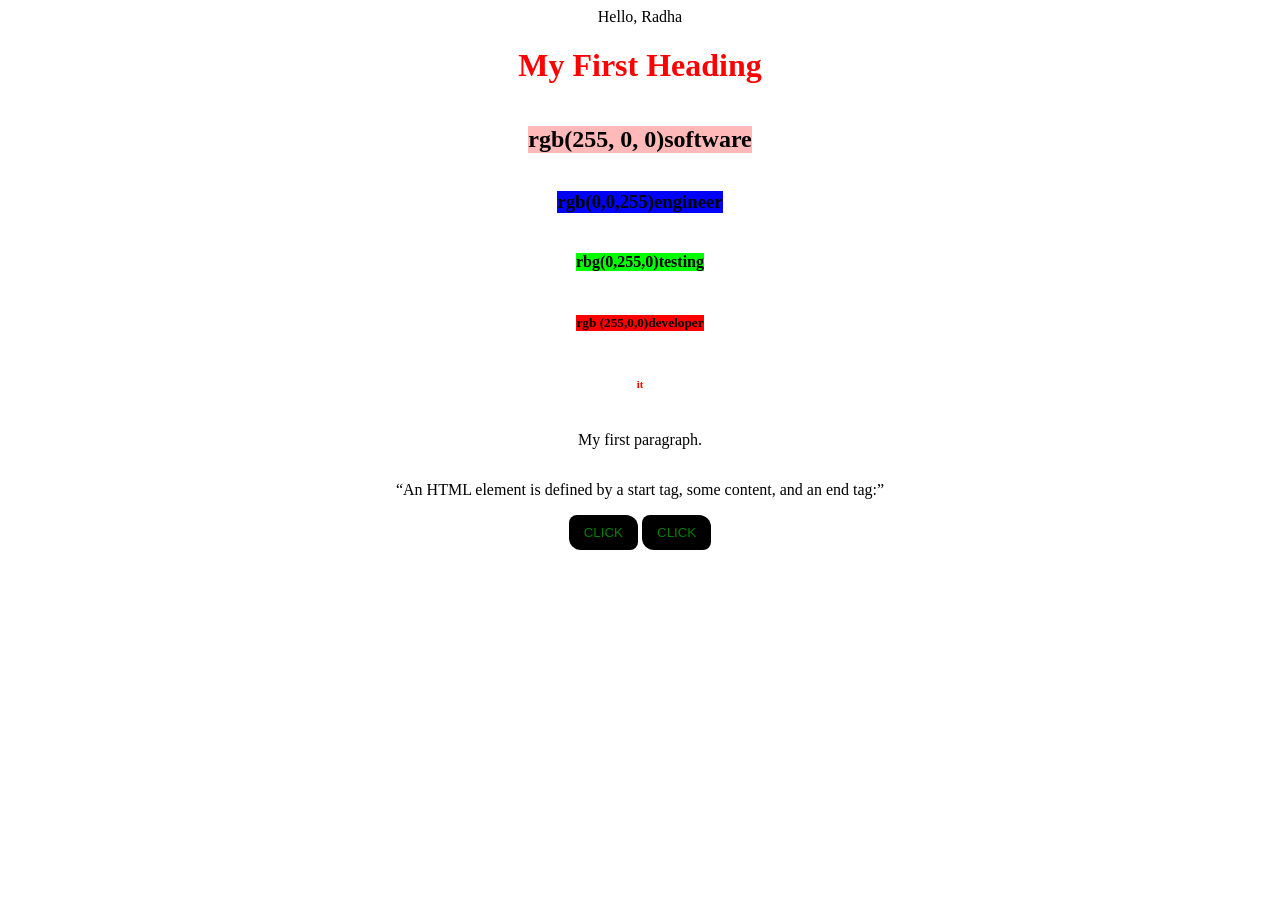
==== index.html @ 38e7a9a1 "first commit" ====
<!DOCTYPE html>
<html lang="en">

<head>
    <meta charset="UTF-8">
    <meta name="viewport" content="width=device-width, initial-scale=1.0">
    <title>Krishna</title>
    <link rel="stylesheet" href="./index.css">
</head>

<body>
    <header>Hello, Radha</header>
    <h1 class="heading">My First Heading</h1>
    <h2 style="background-color: rgba(255, 0, 0, 0.275)">rgb(255, 0, 0)software</h2>
    <h3 style="background-color:rgb(0,0,255);">rgb(0,0,255)engineer</h3>
    <h4 style="background-color:rgb(0,255,0);">rbg(0,255,0)testing</h4>
    <h5 style="background-color: rgb(255,0,0);">rgb (255,0,0)developer</h5>
    <h6 style="color: red;">it</h6>
    <p>My first paragraph.</p>


    <p><q>An HTML element is defined by a start tag, some content, and an end tag:</q></p>

    <main>
        <div>
            <button><a target="_blank" href="https://www.youtube.com/">Click</a></button>
            <button><a target="_blank" href="https://admin.hropal.vprc.in/app/company">Click</a></button>
        </body>
---- index.css ----
body{
    display: flex;
    justify-content: center;
    align-items: center;
    flex-direction: column;
}


button {
    background-color: black;
    border-radius: 8px 12px;
    outline: none;
    border: none;
    padding: 10px 15px;
}
a{
    color: #fff;
    text-transform: uppercase;
    outline: none;
    text-decoration: none;
} 

.heading {
    color: red;
}

a:link {
  color: green;
  background-color: transparent;
  text-decoration: none;
}

a:visited {
  color: pink;
  background-color: transparent;
  text-decoration: none;
}

a:hover {
  color: red;
  background-color: transparent;
  text-decoration: underline;
}

a:active {
  color: yellow;
  background-color: transparent;
  text-decoration: underline;
}
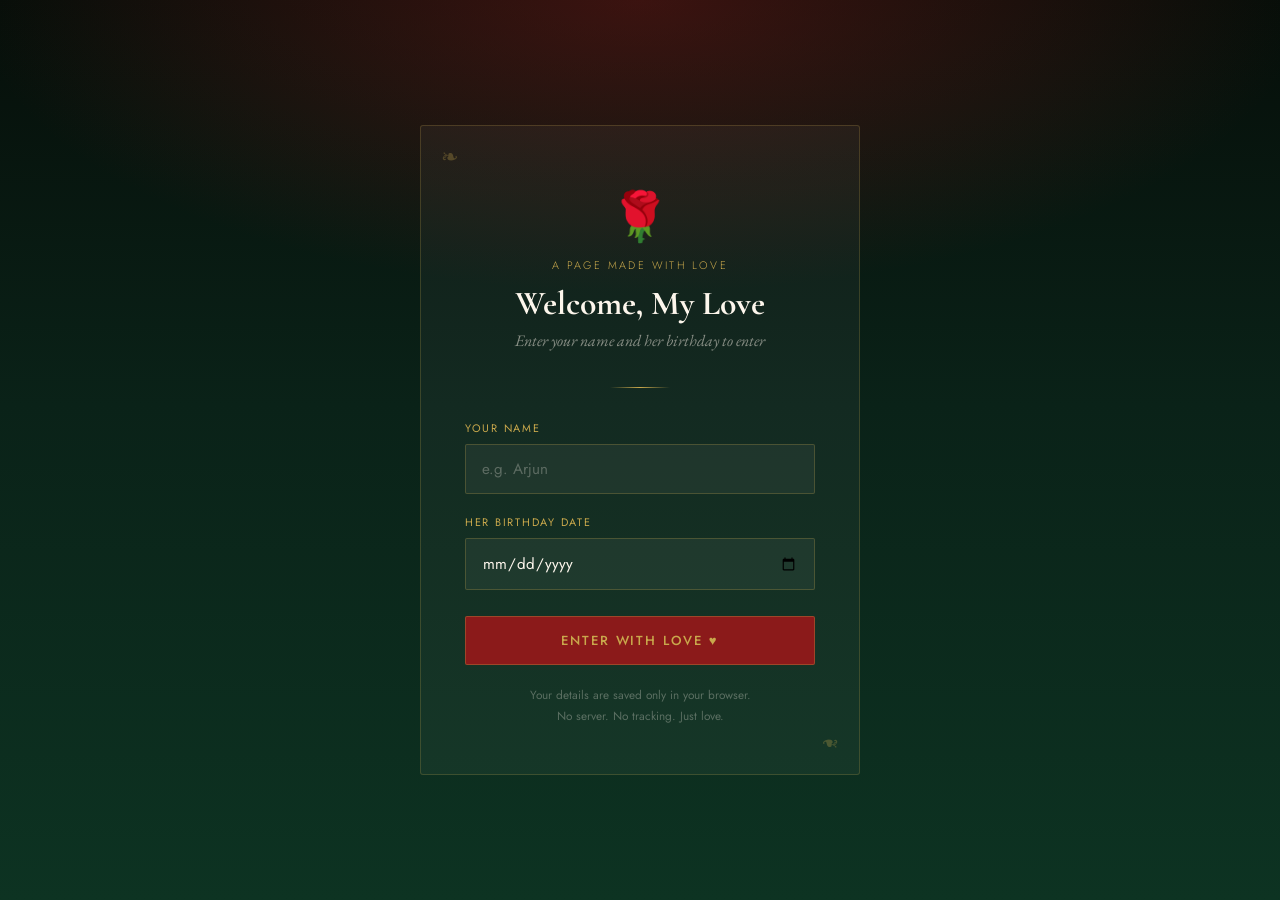
==== commit f6e666ff: "changed index.html" ====
--- a/index.html
+++ b/index.html
@@ -1,31 +1,558 @@
 <!DOCTYPE html>
 <html lang="en">
-
 <head>
-    <meta charset="UTF-8">
-    <meta name="viewport" content="width=device-width, initial-scale=1.0">
-    <title>Krishna</title>
-    <link rel="stylesheet" href="./index.css">
+<meta charset="UTF-8"/>
+<meta name="viewport" content="width=device-width, initial-scale=1.0"/>
+<title>Happy Birthday, My Love</title>
+<link href="https://fonts.googleapis.com/css2?family=Cormorant+Garamond:ital,wght@0,400;0,600;0,700;1,400;1,600&family=EB+Garamond:ital,wght@0,400;1,400&family=Jost:wght@300;400;500&display=swap" rel="stylesheet"/>
+<style>
+*,*::before,*::after{box-sizing:border-box;margin:0;padding:0}
+:root{
+  --green:#0d3322;--green2:#1a5c3a;--green3:#2d7a52;
+  --red:#8b1a1a;--red2:#b52020;--red3:#d4302f;
+  --gold:#c9a84c;--gold2:#e8c97a;
+  --cream:#fdf6ec;
+}
+html{scroll-behavior:smooth}
+body{font-family:'Jost',sans-serif;background:var(--green);color:var(--cream);overflow-x:hidden}
+
+/* ── PETALS ── */
+#petals{position:fixed;top:0;left:0;width:100%;height:100%;pointer-events:none;z-index:1}
+
+/* ══════════════════════════════
+   LOGIN PAGE
+══════════════════════════════ */
+#loginPage{
+  position:fixed;inset:0;z-index:500;
+  background:
+    radial-gradient(ellipse 80% 50% at 50% 0%, rgba(139,26,26,.4) 0%, transparent 65%),
+    linear-gradient(180deg,#060e09 0%,#0a2218 45%,#0d3322 100%);
+  display:flex;align-items:center;justify-content:center;
+  padding:20px;
+}
+.login-box{
+  width:100%;max-width:440px;
+  background:rgba(253,246,236,.04);
+  border:1px solid rgba(201,168,76,.22);
+  border-radius:3px;
+  padding:56px 44px 48px;
+  position:relative;text-align:center;
+}
+.login-box::before,.login-box::after{
+  content:'❧';position:absolute;
+  font-size:1.3rem;color:rgba(201,168,76,.3);
+}
+.login-box::before{top:16px;left:20px}
+.login-box::after{bottom:16px;right:20px;transform:rotate(180deg)}
+
+.login-rose{font-size:3rem;margin-bottom:6px;display:block;animation:heartbeat 2s ease-in-out infinite}
+@keyframes heartbeat{0%,100%{transform:scale(1)}50%{transform:scale(1.12)}}
+
+.login-eyebrow{
+  font-size:.68rem;letter-spacing:.22em;text-transform:uppercase;
+  color:var(--gold);margin-bottom:10px;font-weight:300;
+}
+.login-title{
+  font-family:'Cormorant Garamond',serif;
+  font-size:2.1rem;font-weight:700;color:var(--cream);
+  margin-bottom:6px;
+}
+.login-sub{
+  font-family:'EB Garamond',serif;font-style:italic;
+  font-size:1rem;color:rgba(253,246,236,.5);
+  margin-bottom:36px;
+}
+.gold-line{width:60px;height:1px;background:linear-gradient(90deg,transparent,var(--gold),transparent);margin:0 auto 32px}
+
+.login-label{
+  display:block;font-size:.68rem;letter-spacing:.16em;text-transform:uppercase;
+  color:var(--gold);margin-bottom:8px;text-align:left;
+}
+.login-input{
+  width:100%;padding:13px 16px;margin-bottom:20px;
+  background:rgba(253,246,236,.05);
+  border:1px solid rgba(201,168,76,.25);border-radius:2px;
+  color:var(--cream);font-family:'Jost',sans-serif;font-size:.95rem;
+  outline:none;transition:.2s;
+}
+.login-input::placeholder{color:rgba(253,246,236,.28)}
+.login-input:focus{border-color:var(--gold);background:rgba(201,168,76,.07)}
+
+.login-btn{
+  width:100%;padding:14px;margin-top:6px;
+  background:var(--red);color:var(--gold);
+  font-family:'Jost',sans-serif;font-size:.82rem;
+  letter-spacing:.14em;text-transform:uppercase;font-weight:500;
+  border:1px solid rgba(201,168,76,.3);border-radius:2px;
+  cursor:pointer;transition:.2s;
+}
+.login-btn:hover{background:var(--red2);transform:translateY(-2px)}
+.login-error{
+  display:none;margin-top:14px;
+  font-size:.82rem;color:#f87171;letter-spacing:.05em;
+}
+.login-note{
+  margin-top:20px;font-size:.74rem;
+  color:rgba(253,246,236,.3);line-height:1.7;
+}
+
+/* ══════════════════════════════
+   MAIN PAGE (hidden until login)
+══════════════════════════════ */
+#mainPage{display:none}
+
+/* ── NAV ── */
+nav{
+  position:fixed;top:0;width:100%;z-index:200;
+  background:rgba(13,51,34,.93);backdrop-filter:blur(14px);
+  border-bottom:1px solid rgba(201,168,76,.18);
+  display:flex;align-items:center;justify-content:space-between;
+  padding:0 5%;height:62px;
+}
+.nav-brand{
+  font-family:'Cormorant Garamond',serif;
+  font-size:1.2rem;font-weight:600;color:var(--gold);
+  text-decoration:none;letter-spacing:.05em;
+}
+.nav-brand em{color:var(--red3);font-style:italic}
+.nav-links{display:flex;gap:4px;list-style:none;align-items:center}
+.nav-links a{
+  text-decoration:none;font-size:.8rem;font-weight:400;letter-spacing:.06em;
+  color:rgba(253,246,236,.6);padding:7px 14px;border-radius:3px;
+  transition:.2s;text-transform:uppercase;
+}
+.nav-links a:hover{color:var(--gold);background:rgba(201,168,76,.08)}
+.nav-links .cta-btn{background:var(--red);color:var(--gold)!important;border:1px solid rgba(201,168,76,.3)}
+.nav-links .cta-btn:hover{background:var(--red2)!important}
+.nav-user{
+  font-size:.75rem;color:var(--gold2);letter-spacing:.08em;
+  margin-right:4px;opacity:.8;
+}
+.logout-btn{
+  background:none;border:1px solid rgba(201,168,76,.25);
+  color:rgba(253,246,236,.45);font-size:.72rem;letter-spacing:.1em;
+  text-transform:uppercase;padding:5px 12px;border-radius:2px;
+  cursor:pointer;transition:.2s;font-family:'Jost',sans-serif;
+}
+.logout-btn:hover{border-color:var(--red);color:var(--red3)}
+
+/* ── HERO ── */
+.hero{
+  min-height:100vh;
+  background:
+    radial-gradient(ellipse 80% 60% at 50% 0%,rgba(139,26,26,.35) 0%,transparent 70%),
+    linear-gradient(180deg,#0a2218 0%,#0d3322 40%,#0a1e12 100%);
+  display:flex;flex-direction:column;align-items:center;justify-content:center;
+  text-align:center;padding:110px 24px 80px;position:relative;overflow:hidden;
+}
+.hero::before{
+  content:'';position:absolute;top:0;left:50%;transform:translateX(-50%);
+  width:600px;height:300px;
+  background:radial-gradient(ellipse,rgba(180,40,40,.18) 0%,transparent 70%);
+  animation:glowPulse 3s ease-in-out infinite;pointer-events:none;
+}
+@keyframes glowPulse{0%,100%{opacity:.7}50%{opacity:1}}
+.hero-divider{width:120px;height:1px;background:linear-gradient(90deg,transparent,var(--gold),transparent);margin:0 auto 22px}
+.hero-eyebrow{font-size:.72rem;letter-spacing:.22em;text-transform:uppercase;color:var(--gold2);margin-bottom:18px;font-weight:300}
+.hero h1{
+  font-family:'Cormorant Garamond',serif;
+  font-size:clamp(3rem,8vw,6.5rem);font-weight:700;line-height:1;
+  color:var(--cream);margin-bottom:8px;
+  text-shadow:0 4px 40px rgba(139,26,26,.5);
+}
+.hero h1 em{color:var(--red3);font-style:italic}
+.hero-name{
+  font-family:'Cormorant Garamond',serif;
+  font-size:clamp(1.8rem,5vw,3.2rem);font-style:italic;font-weight:400;
+  color:var(--gold);margin:6px 0 30px;text-shadow:0 2px 30px rgba(201,168,76,.4);
+}
+.hero-quote{
+  font-family:'EB Garamond',serif;font-size:clamp(1rem,2.2vw,1.2rem);
+  font-style:italic;color:rgba(253,246,236,.75);
+  max-width:520px;line-height:1.85;margin-bottom:44px;
+}
+.hero-btns{display:flex;gap:16px;justify-content:center;flex-wrap:wrap}
+.btn{
+  padding:13px 32px;font-size:.85rem;letter-spacing:.1em;text-transform:uppercase;
+  text-decoration:none;font-weight:500;border-radius:3px;transition:.2s;
+  cursor:pointer;border:none;display:inline-block;
+}
+.btn:hover{transform:translateY(-2px)}
+.btn-rose{background:var(--red);color:var(--gold);border:1px solid rgba(201,168,76,.35);box-shadow:0 4px 20px rgba(139,26,26,.4)}
+.btn-rose:hover{background:var(--red2)}
+.btn-ghost{background:transparent;color:var(--gold);border:1px solid rgba(201,168,76,.4)}
+.btn-ghost:hover{background:rgba(201,168,76,.08)}
+
+/* ── GOLD RULE ── */
+.gold-rule{display:flex;align-items:center;gap:14px;padding:0 6%}
+.gold-rule::before,.gold-rule::after{content:'';flex:1;height:1px;background:linear-gradient(90deg,transparent,rgba(201,168,76,.5),transparent)}
+.gold-rule span{color:var(--gold);font-size:.95rem}
+
+/* ── SECTIONS ── */
+section{padding:90px 6%}
+.sec-eyebrow{font-size:.7rem;letter-spacing:.2em;text-transform:uppercase;color:var(--gold);margin-bottom:10px;font-weight:400}
+.sec-title{font-family:'Cormorant Garamond',serif;font-size:clamp(2rem,4vw,3rem);font-weight:600;color:var(--cream);margin-bottom:16px}
+
+/* ── LETTER ── */
+#letter{background:linear-gradient(135deg,#0a2218 0%,#0d3322 50%,#0a1e12 100%);text-align:center}
+.letter-wrap{
+  max-width:700px;margin:50px auto 0;
+  background:rgba(253,246,236,.04);border:1px solid rgba(201,168,76,.18);
+  border-radius:2px;padding:60px 50px;position:relative;
+}
+.letter-wrap::before,.letter-wrap::after{content:'❧';position:absolute;font-size:1.4rem;color:rgba(201,168,76,.35)}
+.letter-wrap::before{top:18px;left:22px}
+.letter-wrap::after{bottom:18px;right:22px;transform:rotate(180deg)}
+.letter-text{
+  font-family:'EB Garamond',serif;font-size:clamp(1.05rem,2vw,1.22rem);
+  font-style:italic;line-height:2.1;color:rgba(253,246,236,.88);margin-bottom:30px;
+}
+.letter-text strong{color:var(--gold2);font-style:normal;font-weight:400}
+.letter-sig{font-family:'Cormorant Garamond',serif;font-size:1.3rem;color:var(--red3);font-style:italic;font-weight:600}
+
+/* ── ROSE MARQUEE ── */
+.rose-strip{background:var(--red);padding:22px 0;overflow:hidden;white-space:nowrap}
+.rose-inner{display:inline-block;animation:rscroll 24s linear infinite;font-size:.78rem;letter-spacing:.18em;text-transform:uppercase;color:rgba(253,246,236,.8);font-weight:300}
+.rose-inner span{margin:0 36px}
+.rose-inner span::before{content:'✦  '}
+@keyframes rscroll{from{transform:translateX(0)}to{transform:translateX(-50%)}}
+
+/* ── QUOTES ── */
+#quotes{background:#0a1e12;text-align:center}
+.quotes-grid{display:grid;grid-template-columns:repeat(auto-fit,minmax(280px,1fr));gap:22px;margin-top:50px}
+.q-card{
+  background:rgba(253,246,236,.03);border:1px solid rgba(201,168,76,.15);
+  border-top:2px solid var(--red);border-radius:2px;padding:36px 28px;
+  text-align:left;transition:.25s;
+}
+.q-card:hover{background:rgba(201,168,76,.06);border-top-color:var(--gold);transform:translateY(-4px)}
+.q-mark{font-family:'Cormorant Garamond',serif;font-size:3.5rem;line-height:.8;color:var(--red);opacity:.6;margin-bottom:14px;display:block}
+.q-text{font-family:'EB Garamond',serif;font-size:1.05rem;font-style:italic;line-height:1.85;color:rgba(253,246,236,.82);margin-bottom:18px}
+.q-author{font-size:.75rem;letter-spacing:.14em;text-transform:uppercase;color:var(--gold);font-weight:400}
+
+/* ── WISH FORM ── */
+#wish{background:linear-gradient(180deg,#0d3322 0%,#0a2218 100%);text-align:center}
+.wish-form{max-width:560px;margin:44px auto 0}
+.wish-form label{display:block;font-size:.72rem;letter-spacing:.16em;text-transform:uppercase;color:var(--gold);margin-bottom:8px;text-align:left}
+.wish-form input,.wish-form textarea{
+  width:100%;padding:13px 16px;
+  background:rgba(253,246,236,.04);border:1px solid rgba(201,168,76,.25);border-radius:2px;
+  color:var(--cream);font-family:'Jost',sans-serif;font-size:.95rem;
+  outline:none;transition:.2s;resize:none;margin-bottom:20px;
+}
+.wish-form input::placeholder,.wish-form textarea::placeholder{color:rgba(253,246,236,.3)}
+.wish-form input:focus,.wish-form textarea:focus{border-color:var(--gold);background:rgba(201,168,76,.06)}
+.wish-form textarea{min-height:110px}
+.wish-form button{
+  width:100%;padding:15px;background:var(--red);color:var(--gold);
+  font-family:'Jost',sans-serif;font-size:.85rem;letter-spacing:.14em;
+  text-transform:uppercase;font-weight:500;
+  border:1px solid rgba(201,168,76,.3);border-radius:2px;cursor:pointer;transition:.2s;
+}
+.wish-form button:hover{background:var(--red2);transform:translateY(-2px)}
+.success-msg{
+  display:none;margin-top:20px;padding:18px;
+  background:rgba(29,92,58,.4);border:1px solid rgba(61,153,102,.3);
+  border-radius:2px;color:var(--gold2);font-size:.9rem;letter-spacing:.06em;
+}
+
+/* ── DISPLAY CARD ── */
+#display{display:none;padding:80px 6%;background:#0a1e12;text-align:center}
+.display-card{
+  max-width:640px;margin:0 auto;
+  background:rgba(253,246,236,.04);border:1px solid rgba(201,168,76,.2);
+  border-radius:2px;padding:50px 44px;position:relative;
+}
+.display-card::before{
+  content:'';position:absolute;inset:0;border-radius:2px;
+  background:radial-gradient(ellipse at top,rgba(139,26,26,.12),transparent 60%);
+  pointer-events:none;
+}
+.dc-to{font-size:.72rem;letter-spacing:.2em;text-transform:uppercase;color:var(--gold);margin-bottom:8px}
+.dc-name{font-family:'Cormorant Garamond',serif;font-size:2.4rem;font-weight:700;font-style:italic;color:var(--cream);margin-bottom:24px}
+.dc-msg{font-family:'EB Garamond',serif;font-size:1.12rem;font-style:italic;line-height:1.95;color:rgba(253,246,236,.85);margin-bottom:28px}
+.dc-from{font-family:'Cormorant Garamond',serif;font-size:1.1rem;color:var(--red3);font-style:italic}
+
+/* ── FOOTER ── */
+footer{background:#060e09;text-align:center;padding:44px 20px;border-top:1px solid rgba(201,168,76,.12)}
+footer .f-brand{font-family:'Cormorant Garamond',serif;font-size:1.3rem;color:var(--gold);margin-bottom:10px;display:block;letter-spacing:.06em}
+footer p{color:rgba(253,246,236,.3);font-size:.8rem;line-height:1.8}
+footer em{color:var(--red3);font-style:normal}
+
+@media(max-width:720px){
+  .nav-links li:not(:last-child):not(:nth-last-child(2)){display:none}
+  .letter-wrap{padding:36px 24px}
+  .login-box{padding:40px 26px 36px}
+}
+</style>
 </head>
-
 <body>
-    <header>Hello, Radha</header>
-    <h1 class="heading">My First Heading</h1>
-    <h2 style="background-color: rgba(255, 0, 0, 0.275)">rgb(255, 0, 0)software</h2>
-    <h3 style="background-color:rgb(0,0,255);">rgb(0,0,255)engineer</h3>
-    <h4 style="background-color:rgb(0,255,0);">rbg(0,255,0)testing</h4>
-    <h5 style="background-color: rgb(255,0,0);">rgb (255,0,0)developer</h5>
-    <h6 style="color: red;">it</h6>
-    <p>My first paragraph.</p>
-
-
-    <p><q>An HTML element is defined by a start tag, some content, and an end tag:</q></p>
-
-    <main>
-        <div>
-            <button><a target="_blank" href="https://www.youtube.com/">Click</a></button>
-            <button><a target="_blank" href="https://admin.hropal.vprc.in/app/company">Click</a></button>
-        </body>
-            
-       
-               +
+<canvas id="petals"></canvas>
+
+<!-- ══════════════════════════════
+     LOGIN PAGE
+══════════════════════════════ -->
+<div id="loginPage">
+  <div class="login-box">
+    <span class="login-rose">🌹</span>
+    <p class="login-eyebrow">A page made with love</p>
+    <h1 class="login-title">Welcome, My Love</h1>
+    <p class="login-sub">Enter your name and her birthday to enter</p>
+    <div class="gold-line"></div>
+
+    <label class="login-label">Your Name</label>
+    <input class="login-input" id="loginName" type="text" placeholder="e.g. Arjun" autocomplete="off"/>
+
+    <label class="login-label">Her Birthday Date</label>
+    <input class="login-input" id="loginDate" type="date"/>
+
+    <button class="login-btn" onclick="handleLogin()">Enter With Love ♥</button>
+    <p class="login-error" id="loginError">Please fill in both fields to continue.</p>
+    <p class="login-note">Your details are saved only in your browser.<br>No server. No tracking. Just love.</p>
+  </div>
+</div>
+
+<!-- ══════════════════════════════
+     MAIN PAGE
+══════════════════════════════ -->
+<div id="mainPage">
+
+  <!-- NAV -->
+  <nav>
+    <a class="nav-brand" href="#">For My <em>Love</em></a>
+    <ul class="nav-links">
+      <li><span class="nav-user" id="navUser"></span></li>
+      <li><a href="#letter">Letter</a></li>
+      <li><a href="#quotes">Quotes</a></li>
+      <li><a href="#wish" class="cta-btn">Write to Her ♥</a></li>
+      <li><button class="logout-btn" onclick="handleLogout()">Sign Out</button></li>
+    </ul>
+  </nav>
+
+  <!-- HERO -->
+  <section class="hero" id="home">
+    <div class="hero-divider"></div>
+    <p class="hero-eyebrow">Today is your day, my love</p>
+    <h1>Happy <em>Birthday</em></h1>
+    <div class="hero-name" id="heroName">My Dearest</div>
+    <p class="hero-quote">"In all the world, there is no heart for me like yours. In all the world, there is no love for you like mine."</p>
+    <div class="hero-divider"></div>
+    <div style="margin-bottom:36px"></div>
+    <div class="hero-btns">
+      <a href="#letter" class="btn btn-rose">Read Your Letter ♥</a>
+      <a href="#quotes" class="btn btn-ghost">Love Quotes</a>
+    </div>
+  </section>
+
+  <!-- LETTER -->
+  <section id="letter">
+    <div class="gold-rule" style="margin-bottom:60px"><span>♥</span></div>
+    <p class="sec-eyebrow" style="text-align:center">A letter from my heart</p>
+    <h2 class="sec-title" style="text-align:center">To the One I Love</h2>
+    <div class="letter-wrap">
+      <p class="letter-text">
+        My love, on this beautiful day the world gave me the greatest gift — <strong>you.</strong><br><br>
+        Every morning I wake up grateful that somewhere in this universe,
+        the stars aligned just right to bring you into my life. You are not just
+        my lover — you are my <strong>peace, my home, my favourite person.</strong><br><br>
+        Today, on your birthday, I want you to feel how deeply and completely
+        you are adored. Your laughter is my favourite sound. Your smile is
+        the most beautiful thing I have ever seen. And your heart —
+        your heart is where I live.<br><br>
+        <strong>Happy birthday, my love. May this year give you everything you deserve —
+        which is absolutely everything.</strong>
+      </p>
+      <div style="width:60px;height:1px;background:linear-gradient(90deg,transparent,var(--gold),transparent);margin:0 auto 22px"></div>
+      <p class="letter-sig" id="fromSig">— Forever yours ♥</p>
+    </div>
+  </section>
+
+  <!-- ROSE MARQUEE -->
+  <div class="rose-strip">
+    <div class="rose-inner">
+      <span>You are my everything</span><span>Happy Birthday my love</span>
+      <span>Forever and always</span><span>My heart is yours</span>
+      <span>You make life beautiful</span><span>I love you endlessly</span>
+      <span>You are my everything</span><span>Happy Birthday my love</span>
+      <span>Forever and always</span><span>My heart is yours</span>
+      <span>You make life beautiful</span><span>I love you endlessly</span>
+    </div>
+  </div>
+
+  <!-- QUOTES -->
+  <section id="quotes">
+    <p class="sec-eyebrow" style="text-align:center">Words that say what the heart feels</p>
+    <h2 class="sec-title" style="text-align:center">Love, in Every Verse</h2>
+    <div class="quotes-grid">
+      <div class="q-card"><span class="q-mark">"</span><p class="q-text">I have waited for this opportunity for more than half a century, to repeat to you once again my vow of eternal fidelity and everlasting love.</p><p class="q-author">— Gabriel García Márquez</p></div>
+      <div class="q-card"><span class="q-mark">"</span><p class="q-text">Whatever our souls are made of, his and mine are the same.</p><p class="q-author">— Emily Brontë</p></div>
+      <div class="q-card"><span class="q-mark">"</span><p class="q-text">I am catastrophically in love with you.</p><p class="q-author">— Cassandra Clare</p></div>
+      <div class="q-card"><span class="q-mark">"</span><p class="q-text">I swear I couldn't love you more than I do right now, and yet I know I will tomorrow.</p><p class="q-author">— Leo Christopher</p></div>
+      <div class="q-card"><span class="q-mark">"</span><p class="q-text">You are every reason, every hope and every dream I've ever had, and no matter what happens to us in the future, every day we are together is the greatest day of my life.</p><p class="q-author">— Nicholas Sparks</p></div>
+      <div class="q-card"><span class="q-mark">"</span><p class="q-text">I love you without knowing how, or when, or from where. I love you simply, without problems or pride.</p><p class="q-author">— Pablo Neruda</p></div>
+      <div class="q-card"><span class="q-mark">"</span><p class="q-text">In your smile I see something more beautiful than the stars.</p><p class="q-author">— Beth Revis</p></div>
+      <div class="q-card"><span class="q-mark">"</span><p class="q-text">If I know what love is, it is because of you.</p><p class="q-author">— Hermann Hesse</p></div>
+      <div class="q-card"><span class="q-mark">"</span><p class="q-text">She is the only evidence of God I have seen with the exception of the fleeting grace occasionally apparent in other human beings.</p><p class="q-author">— John Updike</p></div>
+    </div>
+  </section>
+
+  <!-- SEND WISH -->
+  <section id="wish">
+    <div class="gold-rule" style="margin-bottom:60px"><span>♥</span></div>
+    <p class="sec-eyebrow" style="text-align:center">Personalise this page for her</p>
+    <h2 class="sec-title" style="text-align:center">Write Her Your Wish</h2>
+    <div class="wish-form">
+      <label>Her Name</label>
+      <input type="text" id="inName" placeholder="Her beautiful name..."/>
+      <label>Your Name</label>
+      <input type="text" id="inSender" placeholder="Your name..."/>
+      <label>Your Message to Her</label>
+      <textarea id="inMsg" placeholder="Pour your heart out — she deserves every word..."></textarea>
+      <button onclick="sendWish()">Send With Love ♥</button>
+      <div class="success-msg" id="successMsg">✦ Your wish is live — scroll up to see it ✦</div>
+    </div>
+  </section>
+
+  <!-- DISPLAY CARD -->
+  <section id="display">
+    <p class="sec-eyebrow">A message of love</p>
+    <h2 class="sec-title">Your Birthday Wish</h2>
+    <div class="display-card">
+      <p class="dc-to">To the most beautiful person —</p>
+      <p class="dc-name" id="dcName"></p>
+      <p class="dc-msg" id="dcMsg"></p>
+      <p class="dc-from" id="dcFrom"></p>
+    </div>
+  </section>
+
+  <!-- FOOTER -->
+  <footer>
+    <span class="f-brand">For My Love ♥</span>
+    <p>Made with <em>love</em> and devotion, for the one who deserves the whole world.</p>
+    <p style="margin-top:10px;font-size:.72rem;color:rgba(253,246,236,.18)">© 2026 · A gift from the heart</p>
+  </footer>
+
+</div><!-- /mainPage -->
+
+<script>
+/* ══════════════════════════
+   FALLING PETALS
+══════════════════════════ */
+const canvas = document.getElementById('petals');
+const ctx = canvas.getContext('2d');
+function resize(){ canvas.width=innerWidth; canvas.height=innerHeight; }
+resize(); window.addEventListener('resize',resize);
+const PC=['#8b1a1a','#b52020','#d4302f','#c9a84c','#3d9966','#1a5c3a'];
+const petals=Array.from({length:55},()=>({
+  x:Math.random()*innerWidth, y:Math.random()*innerHeight-innerHeight,
+  r:Math.random()*7+4, color:PC[Math.floor(Math.random()*PC.length)],
+  speed:Math.random()*1.2+.6, drift:(Math.random()-.5)*1.2,
+  rot:Math.random()*Math.PI*2, rotS:(Math.random()-.5)*.04,
+  swing:Math.random()*Math.PI*2, opacity:Math.random()*.45+.2
+}));
+let t=0;
+function drawPetals(){
+  ctx.clearRect(0,0,canvas.width,canvas.height);t++;
+  petals.forEach(p=>{
+    p.y+=p.speed; p.rot+=p.rotS;
+    p.x+=Math.sin(p.swing+t*.012)*p.drift;
+    if(p.y>canvas.height+20){p.y=-16;p.x=Math.random()*canvas.width;}
+    ctx.save();ctx.translate(p.x,p.y);ctx.rotate(p.rot);
+    ctx.globalAlpha=p.opacity;ctx.fillStyle=p.color;
+    ctx.beginPath();ctx.ellipse(0,0,p.r,p.r*1.7,0,0,Math.PI*2);ctx.fill();
+    ctx.restore();
+  });
+  requestAnimationFrame(drawPetals);
+}
+drawPetals();
+
+/* ══════════════════════════
+   AUTH — localStorage
+══════════════════════════ */
+const LS_KEY = 'bdlove_session';
+
+function saveSession(name, date){
+  localStorage.setItem(LS_KEY, JSON.stringify({name, date, ts: Date.now()}));
+}
+function getSession(){
+  try{ return JSON.parse(localStorage.getItem(LS_KEY)); }
+  catch(e){ return null; }
+}
+function clearSession(){
+  localStorage.removeItem(LS_KEY);
+}
+
+function showMain(name){
+  document.getElementById('loginPage').style.display = 'none';
+  document.getElementById('mainPage').style.display  = 'block';
+  // populate name
+  document.getElementById('heroName').textContent = name + ' ♥';
+  document.getElementById('navUser').textContent  = 'Hi, ' + name;
+  document.getElementById('fromSig').textContent  = '— Forever yours, ' + name + ' ♥';
+  document.getElementById('inSender').value       = name;
+}
+
+function handleLogin(){
+  const nameVal = document.getElementById('loginName').value.trim();
+  const dateVal = document.getElementById('loginDate').value;
+  const err     = document.getElementById('loginError');
+
+  if(!nameVal || !dateVal){
+    err.style.display = 'block';
+    err.textContent   = 'Please fill in both fields to continue.';
+    return;
+  }
+  err.style.display = 'none';
+  saveSession(nameVal, dateVal);
+  showMain(nameVal);
+}
+
+function handleLogout(){
+  clearSession();
+  document.getElementById('mainPage').style.display  = 'none';
+  document.getElementById('loginPage').style.display = 'flex';
+  // reset fields
+  document.getElementById('loginName').value = '';
+  document.getElementById('loginDate').value = '';
+}
+
+/* Auto-login if session exists */
+(function init(){
+  const s = getSession();
+  if(s && s.name){
+    showMain(s.name);
+  }
+})();
+
+/* ══════════════════════════
+   WISH FORM
+══════════════════════════ */
+function sendWish(){
+  const name   = document.getElementById('inName').value.trim();
+  const sender = document.getElementById('inSender').value.trim();
+  const msg    = document.getElementById('inMsg').value.trim();
+  if(name){ document.getElementById('heroName').textContent=name+' ♥'; document.getElementById('dcName').textContent=name; }
+  if(sender){ document.getElementById('fromSig').textContent='— Forever yours, '+sender+' ♥'; document.getElementById('dcFrom').textContent='— With all my love, '+sender+' ♥'; }
+  if(msg){ document.getElementById('dcMsg').textContent='\u201C'+msg+'\u201D'; }
+  document.getElementById('display').style.display='block';
+  document.getElementById('successMsg').style.display='block';
+  // persist wish in localStorage
+  localStorage.setItem('bdlove_wish', JSON.stringify({name,sender,msg}));
+  setTimeout(()=>{ document.getElementById('display').scrollIntoView({behavior:'smooth'}); },900);
+}
+
+/* restore saved wish */
+(function restoreWish(){
+  try{
+    const w = JSON.parse(localStorage.getItem('bdlove_wish'));
+    if(w && w.msg){
+      if(w.name){ document.getElementById('inName').value=w.name; document.getElementById('dcName').textContent=w.name; }
+      if(w.sender){ document.getElementById('inSender').value=w.sender; }
+      if(w.msg){ document.getElementById('inMsg').value=w.msg; document.getElementById('dcMsg').textContent='\u201C'+w.msg+'\u201D'; document.getElementById('display').style.display='block'; }
+    }
+  }catch(e){}
+})();
+</script>
+</body>
+</html>
